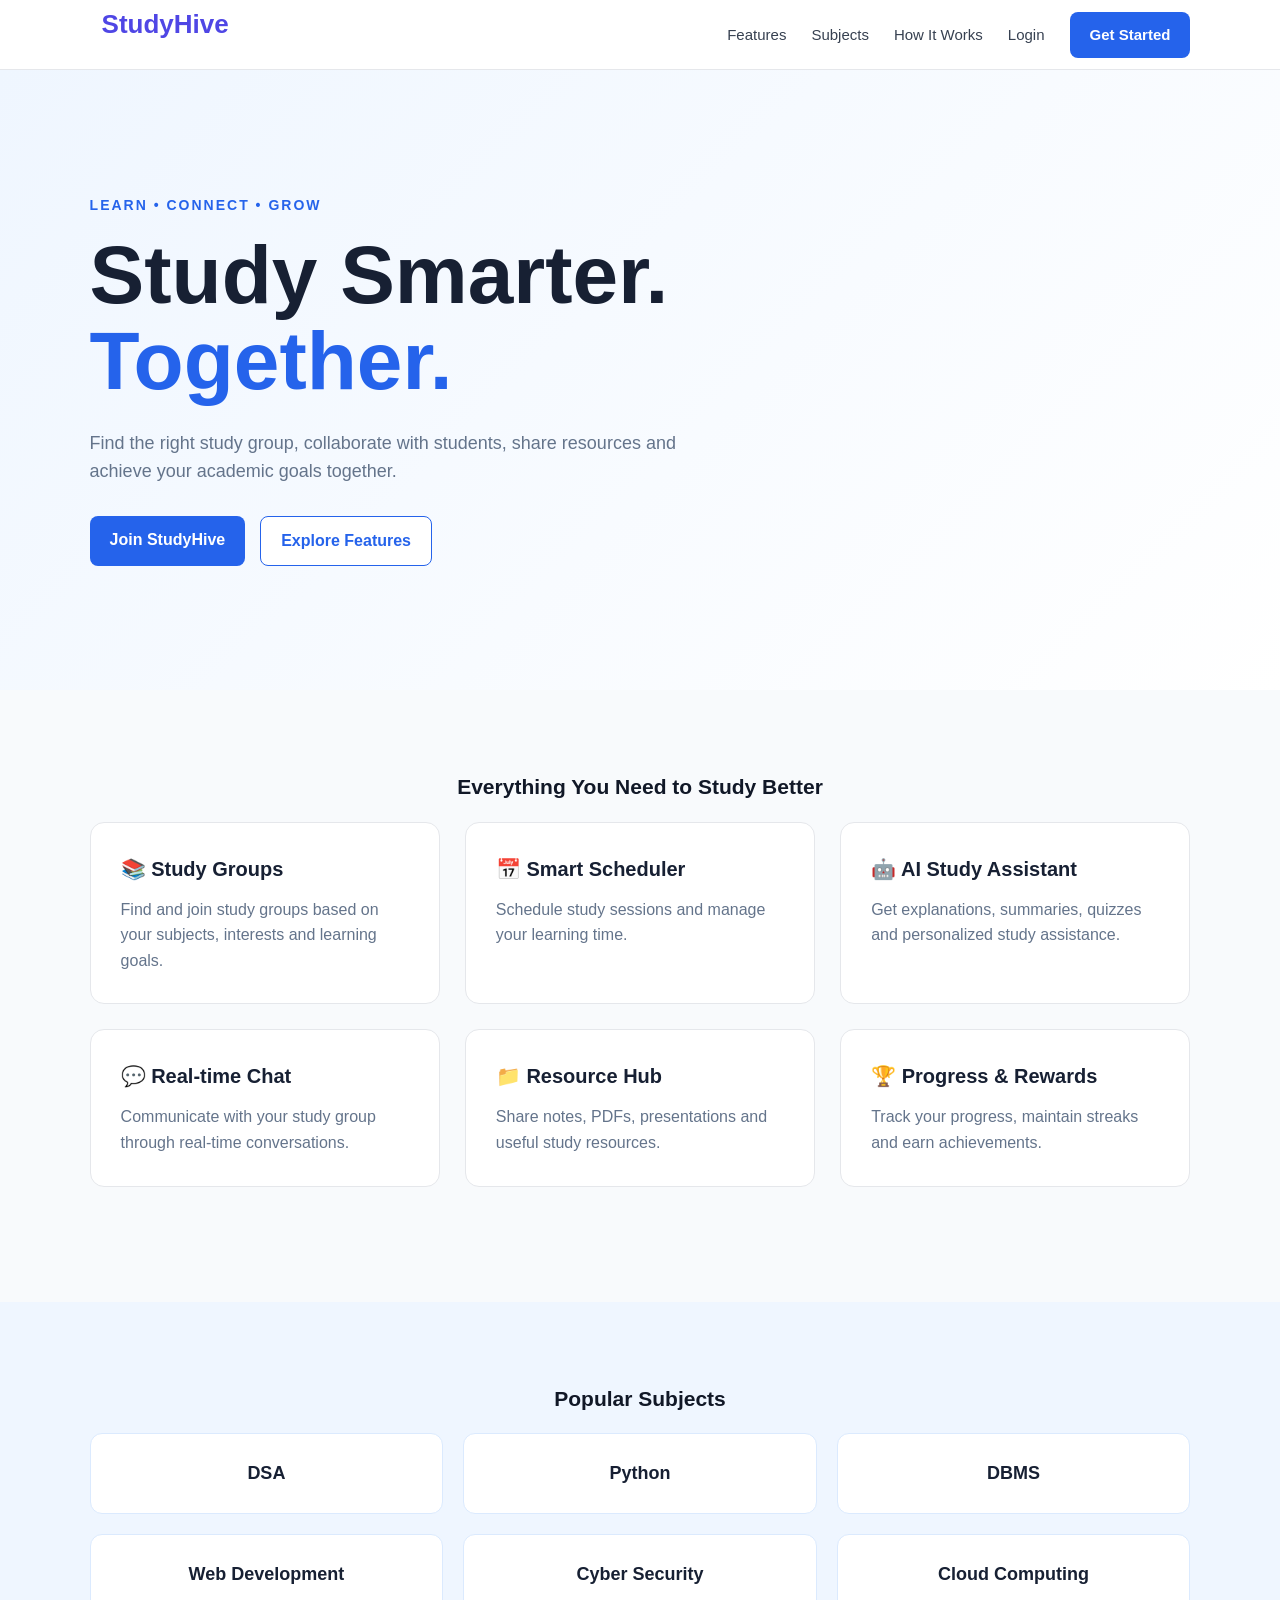
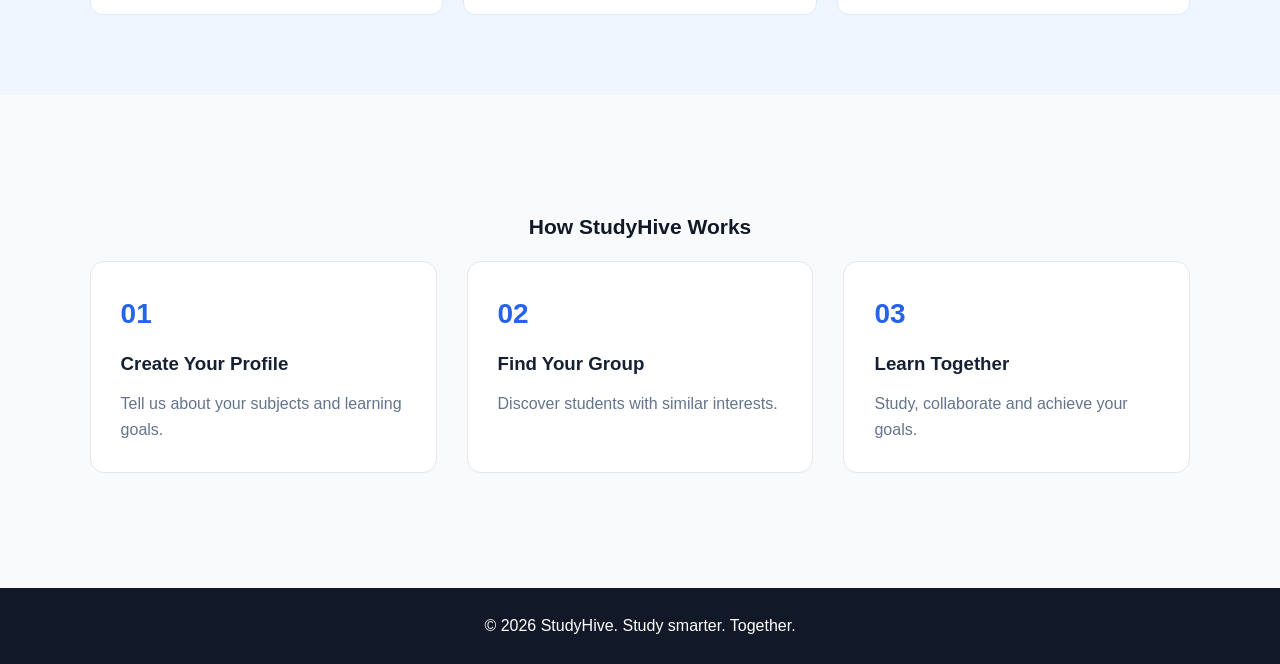
==== index.html @ d2dbdf36 "Add files via upload" ====
<!DOCTYPE html>
<html lang="en">

<head>

    <meta charset="UTF-8">

    <meta name="viewport"
          content="width=device-width, initial-scale=1.0">

    <title>StudyHive - Study Smarter. Together.</title>

    <link rel="stylesheet" href="style.css">

</head>

<body>

    <!-- Navigation -->

    <header>

        <nav class="navbar">

            <div class="logo">
                StudyHive
            </div>

            <div class="nav-links">

                <a href="#features">
                    Features
                </a>

                <a href="#subjects">
                    Subjects
                </a>

                <a href="#how-it-works">
                    How It Works
                </a>

                <a href="login.html">
                    Login
                </a>

                <a href="register.html" class="btn">
                    Get Started
                </a>

            </div>

        </nav>

    </header>


    <main>

        <!-- Hero -->

        <section class="hero">

            <div class="hero-content">

                <p class="tagline">
                    LEARN • CONNECT • GROW
                </p>

                <h1>
                    Study Smarter.<br>
                    <span>Together.</span>
                </h1>

                <p>
                    Find the right study group, collaborate with students,
                    share resources and achieve your academic goals together.
                </p>

                <div class="hero-buttons">

                    <a href="register.html" class="btn">
                        Join StudyHive
                    </a>

                    <a href="#features" class="btn secondary">
                        Explore Features
                    </a>

                </div>

            </div>

        </section>


        <!-- Features -->

        <section id="features" class="section">

            <h2>
                Everything You Need to Study Better
            </h2>

            <div class="features-grid">

                <div class="feature-card">

                    <h3>
                        📚 Study Groups
                    </h3>

                    <p>
                        Find and join study groups based on your subjects,
                        interests and learning goals.
                    </p>

                </div>


                <div class="feature-card">

                    <h3>
                        📅 Smart Scheduler
                    </h3>

                    <p>
                        Schedule study sessions and manage your learning time.
                    </p>

                </div>


                <div class="feature-card">

                    <h3>
                        🤖 AI Study Assistant
                    </h3>

                    <p>
                        Get explanations, summaries, quizzes and personalized
                        study assistance.
                    </p>

                </div>


                <div class="feature-card">

                    <h3>
                        💬 Real-time Chat
                    </h3>

                    <p>
                        Communicate with your study group through real-time
                        conversations.
                    </p>

                </div>


                <div class="feature-card">

                    <h3>
                        📁 Resource Hub
                    </h3>

                    <p>
                        Share notes, PDFs, presentations and useful study
                        resources.
                    </p>

                </div>


                <div class="feature-card">

                    <h3>
                        🏆 Progress & Rewards
                    </h3>

                    <p>
                        Track your progress, maintain streaks and earn
                        achievements.
                    </p>

                </div>

            </div>

        </section>


        <!-- Subjects -->

        <section id="subjects" class="section subjects">

            <h2>
                Popular Subjects
            </h2>

            <div class="subject-grid">

                <div>
                    DSA
                </div>

                <div>
                    Python
                </div>

                <div>
                    DBMS
                </div>

                <div>
                    Web Development
                </div>

                <div>
                    Cyber Security
                </div>

                <div>
                    Cloud Computing
                </div>

            </div>

        </section>


        <!-- How It Works -->

        <section id="how-it-works" class="section">

            <h2>
                How StudyHive Works
            </h2>

            <div class="steps">

                <div>

                    <span>
                        01
                    </span>

                    <h3>
                        Create Your Profile
                    </h3>

                    <p>
                        Tell us about your subjects and learning goals.
                    </p>

                </div>


                <div>

                    <span>
                        02
                    </span>

                    <h3>
                        Find Your Group
                    </h3>

                    <p>
                        Discover students with similar interests.
                    </p>

                </div>


                <div>

                    <span>
                        03
                    </span>

                    <h3>
                        Learn Together
                    </h3>

                    <p>
                        Study, collaborate and achieve your goals.
                    </p>

                </div>

            </div>

        </section>

    </main>


    <!-- Footer -->

    <footer>

        <p>
            © 2026 StudyHive. Study smarter. Together.
        </p>

    </footer>


    <script src="script.js"></script>

</body>

</html>
---- style.css ----
* {
    margin: 0;
    padding: 0;
    box-sizing: border-box;
}

html {
    scroll-behavior: smooth;
}

body {
    font-family: Arial, sans-serif;
    color: #172033;
    background: #f8fafc;
    line-height: 1.6;
}

.navbar {
    height: 70px;
    padding: 0 7%;
    display: flex;
    align-items: center;
    justify-content: space-between;
    background: white;
    border-bottom: 1px solid #e5e7eb;
    position: sticky;
    top: 0;
    z-index: 100;
}

.logo {
    font-size: 25px;
    font-weight: bold;
    color: #2563eb;
}

.nav-links {
    display: flex;
    align-items: center;
    gap: 25px;
}

.nav-links a {
    text-decoration: none;
    color: #374151;
    font-size: 15px;
}

.nav-links a:hover {
    color: #2563eb;
}

.btn {
    display: inline-block;
    background: #2563eb;
    color: white !important;
    padding: 11px 20px;
    border-radius: 8px;
    text-decoration: none;
    font-weight: 600;
}

.btn:hover {
    background: #1d4ed8;
}

.hero {
    min-height: 620px;
    display: flex;
    align-items: center;
    padding: 80px 7%;
    background: linear-gradient(135deg, #eff6ff, #ffffff);
}

.hero-content {
    max-width: 720px;
}

.tagline {
    color: #2563eb;
    font-size: 14px;
    font-weight: bold;
    letter-spacing: 2px;
    margin-bottom: 15px;
}

.hero h1 {
    font-size: clamp(48px, 7vw, 82px);
    line-height: 1.05;
    margin-bottom: 25px;
}

.hero h1 span {
    color: #2563eb;
}

.hero p:not(.tagline) {
    max-width: 620px;
    font-size: 18px;
    color: #64748b;
    margin-bottom: 30px;
}

.hero-buttons {
    display: flex;
    gap: 15px;
    flex-wrap: wrap;
}

.secondary {
    background: white;
    color: #2563eb !important;
    border: 1px solid #2563eb;
}

.section {
    padding: 80px 7%;
}

.section h2 {
    text-align: center;
    font-size: 36px;
    margin-bottom: 45px;
}

.features-grid {
    display: grid;
    grid-template-columns: repeat(3, 1fr);
    gap: 25px;
}

.feature-card {
    background: white;
    padding: 30px;
    border-radius: 14px;
    border: 1px solid #e5e7eb;
    transition: 0.3s;
}

.feature-card:hover {
    transform: translateY(-5px);
    box-shadow: 0 15px 35px rgba(0, 0, 0, 0.08);
}

.feature-card h3 {
    margin-bottom: 12px;
    font-size: 20px;
}

.feature-card p {
    color: #64748b;
}

.subjects {
    background: #eff6ff;
}

.subject-grid {
    display: grid;
    grid-template-columns: repeat(3, 1fr);
    gap: 20px;
}

.subject-grid div {
    background: white;
    padding: 25px;
    border-radius: 12px;
    text-align: center;
    font-size: 18px;
    font-weight: bold;
    border: 1px solid #dbeafe;
}

.steps {
    display: grid;
    grid-template-columns: repeat(3, 1fr);
    gap: 30px;
}

.steps > div {
    background: white;
    padding: 30px;
    border-radius: 14px;
    border: 1px solid #e5e7eb;
}

.steps span {
    color: #2563eb;
    font-size: 28px;
    font-weight: bold;
}

.steps h3 {
    margin: 12px 0;
}

.steps p {
    color: #64748b;
}

footer {
    background: #111827;
    color: white;
    text-align: center;
    padding: 25px;
}

/* Mobile */
@media (max-width: 800px) {

    .navbar {
        padding: 0 5%;
    }

    .nav-links {
        display: none;
    }

    .hero {
        padding: 60px 5%;
    }

    .hero h1 {
        font-size: 52px;
    }

    .section {
        padding: 60px 5%;
    }

    .features-grid,
    .subject-grid,
    .steps {
        grid-template-columns: 1fr;
    }

    .section h2 {
        font-size: 30px;
    }
}
/* Authentication Pages */

.auth-page {
    min-height: 100vh;
    display: flex;
    align-items: center;
    justify-content: center;
    padding: 30px 20px;
    background: linear-gradient(135deg, #eff6ff, #ffffff);
}

.auth-card {
    width: 100%;
    max-width: 440px;
    background: white;
    padding: 40px;
    border-radius: 18px;
    border: 1px solid #e5e7eb;
    box-shadow: 0 20px 50px rgba(0, 0, 0, 0.08);
}

.auth-logo {
    display: block;
    text-align: center;
    color: #2563eb;
    font-size: 28px;
    font-weight: bold;
    text-decoration: none;
    margin-bottom: 25px;
}

.auth-card h1 {
    text-align: center;
    font-size: 30px;
    margin-bottom: 8px;
}

.auth-subtitle {
    text-align: center;
    color: #64748b;
    margin-bottom: 30px;
}

.form-group {
    margin-bottom: 20px;
}

.form-group label {
    display: block;
    font-weight: 600;
    margin-bottom: 7px;
}

.form-group input {
    width: 100%;
    padding: 13px 14px;
    border: 1px solid #d1d5db;
    border-radius: 8px;
    font-size: 15px;
    outline: none;
}

.form-group input:focus {
    border-color: #2563eb;
}

.form-options {
    display: flex;
    justify-content: space-between;
    align-items: center;
    margin-bottom: 25px;
    font-size: 14px;
}

.form-options a {
    color: #2563eb;
    text-decoration: none;
}

.auth-btn {
    width: 100%;
    padding: 13px;
    border: none;
    border-radius: 8px;
    background: #2563eb;
    color: white;
    font-size: 16px;
    font-weight: 600;
    cursor: pointer;
}

.auth-btn:hover {
    background: #1d4ed8;
}

.auth-footer {
    text-align: center;
    margin-top: 25px;
    color: #64748b;
}

.auth-footer a {
    color: #2563eb;
    font-weight: 600;
    text-decoration: none;
}

@media (max-width: 500px) {
    .auth-card {
        padding: 28px 20px;
    }
}
/* ================================
   StudyHive Dashboard
================================ */

.dashboard-page {
    min-height: 100vh;
    display: flex;
    background: #f5f7fb;
}

/* Sidebar */

.sidebar {
    width: 240px;
    min-height: 100vh;
    background: #ffffff;
    border-right: 1px solid #e5e7eb;
    padding: 25px 18px;
    display: flex;
    flex-direction: column;
    position: fixed;
    left: 0;
    top: 0;
}

.logo {
    font-size: 26px;
    font-weight: 700;
    color: #4f46e5;
    padding: 10px 12px 30px;
}

.sidebar nav {
    display: flex;
    flex-direction: column;
    gap: 8px;
}

.sidebar nav a {
    text-decoration: none;
    color: #4b5563;
    padding: 13px 14px;
    border-radius: 10px;
    font-size: 15px;
    transition: 0.2s;
}

.sidebar nav a:hover,
.sidebar nav a.active {
    background: #eef2ff;
    color: #4f46e5;
    font-weight: 600;
}

.logout-btn {
    margin-top: auto;
    border: none;
    background: #fee2e2;
    color: #dc2626;
    padding: 12px;
    border-radius: 10px;
    cursor: pointer;
    font-size: 15px;
}

/* Main Content */

.main-content {
    margin-left: 240px;
    width: calc(100% - 240px);
    padding: 30px;
}

/* Topbar */

.topbar {
    display: flex;
    justify-content: space-between;
    align-items: center;
    margin-bottom: 25px;
}

.topbar h1 {
    margin: 0;
    font-size: 28px;
    color: #111827;
}

.topbar p {
    margin-top: 6px;
    color: #6b7280;
}

.user-info {
    display: flex;
    align-items: center;
    gap: 10px;
    font-weight: 600;
}

.avatar {
    width: 42px;
    height: 42px;
    border-radius: 50%;
    background: #4f46e5;
    color: white;
    display: flex;
    align-items: center;
    justify-content: center;
}

/* Welcome */

.welcome-card {
    background: linear-gradient(135deg, #4f46e5, #6366f1);
    color: white;
    padding: 30px;
    border-radius: 18px;
    display: flex;
    justify-content: space-between;
    align-items: center;
    margin-bottom: 25px;
}

.welcome-card h2 {
    margin: 0 0 8px;
    font-size: 25px;
}

.welcome-card p {
    margin: 0;
    opacity: 0.9;
}

.welcome-icon {
    font-size: 55px;
}

/* Stats */

.stats-grid {
    display: grid;
    grid-template-columns: repeat(4, 1fr);
    gap: 18px;
    margin-bottom: 35px;
}

.stat-card {
    background: white;
    padding: 22px;
    border-radius: 15px;
    border: 1px solid #e5e7eb;
}

.stat-icon {
    font-size: 25px;
}

.stat-card h3 {
    font-size: 25px;
    margin: 12px 0 4px;
    color: #111827;
}

.stat-card p {
    margin: 0;
    color: #6b7280;
}

/* Sections */

.section {
    margin-bottom: 35px;
}

.section h2 {
    font-size: 21px;
    color: #111827;
    margin-bottom: 18px;
}

/* Quick Access */

.quick-grid {
    display: grid;
    grid-template-columns: repeat(3, 1fr);
    gap: 18px;
}

.quick-card {
    background: white;
    padding: 25px;
    border-radius: 15px;
    border: 1px solid #e5e7eb;
}

.quick-card > span {
    font-size: 30px;
}

.quick-card h3 {
    margin: 14px 0 7px;
}

.quick-card p {
    color: #6b7280;
    margin-bottom: 18px;
}

.quick-card button {
    border: none;
    background: #4f46e5;
    color: white;
    padding: 10px 16px;
    border-radius: 8px;
    cursor: pointer;
}

/* Activity */

.activity-card {
    background: white;
    padding: 25px;
    border-radius: 15px;
    border: 1px solid #e5e7eb;
}

.activity-card p {
    margin: 0 0 7px;
    font-weight: 600;
}

.activity-card span {
    color: #6b7280;
}


/* ================================
   Mobile Responsive
================================ */

@media (max-width: 900px) {

    .sidebar {
        width: 200px;
    }

    .main-content {
        margin-left: 200px;
        width: calc(100% - 200px);
    }

    .stats-grid {
        grid-template-columns: repeat(2, 1fr);
    }

    .quick-grid {
        grid-template-columns: 1fr;
    }
}


@media (max-width: 600px) {

    .dashboard-page {
        display: block;
    }

    .sidebar {
        position: relative;
        width: 100%;
        min-height: auto;
        border-right: none;
        border-bottom: 1px solid #e5e7eb;
    }

    .sidebar nav {
        flex-direction: row;
        overflow-x: auto;
    }

    .sidebar nav a {
        white-space: nowrap;
    }

    .logout-btn {
        margin-top: 15px;
    }

    .main-content {
        margin-left: 0;
        width: 100%;
        padding: 20px;
    }

    .topbar {
        align-items: flex-start;
    }

    .topbar h1 {
        font-size: 23px;
    }

    .user-info span {
        display: none;
    }

    .welcome-card {
        padding: 22px;
    }

    .welcome-icon {
        font-size: 40px;
    }

    .stats-grid {
        grid-template-columns: 1fr 1fr;
        gap: 12px;
    }

    .stat-card {
        padding: 16px;
    }

}
/* ================================
   StudyHive Courses
================================ */

.course-search {
    margin-bottom: 25px;
}

.course-search input {
    width: 100%;
    max-width: 500px;
    padding: 14px 16px;
    border: 1px solid #d1d5db;
    border-radius: 10px;
    outline: none;
    font-size: 15px;
    box-sizing: border-box;
}

.course-search input:focus {
    border-color: #4f46e5;
}

.course-grid {
    display: grid;
    grid-template-columns: repeat(3, 1fr);
    gap: 20px;
}

.course-card {
    background: white;
    border: 1px solid #e5e7eb;
    border-radius: 16px;
    overflow: hidden;
    transition: 0.2s;
}

.course-card:hover {
    transform: translateY(-4px);
}

.course-image {
    height: 130px;
    background: #eef2ff;
    display: flex;
    align-items: center;
    justify-content: center;
    font-size: 55px;
}

.course-content {
    padding: 20px;
}

.course-tag {
    display: inline-block;
    background: #eef2ff;
    color: #4f46e5;
    padding: 5px 9px;
    border-radius: 6px;
    font-size: 12px;
    font-weight: 600;
}

.course-content h2 {
    font-size: 19px;
    margin: 12px 0 8px;
    color: #111827;
}

.course-content p {
    color: #6b7280;
    line-height: 1.5;
    min-height: 48px;
}

.course-info {
    display: flex;
    justify-content: space-between;
    margin: 18px 0;
    color: #6b7280;
    font-size: 13px;
}

.course-content button {
    width: 100%;
    border: none;
    background: #4f46e5;
    color: white;
    padding: 11px;
    border-radius: 8px;
    cursor: pointer;
    font-size: 14px;
}

.course-content button:hover {
    background: #4338ca;
}


/* Courses - Tablet */

@media (max-width: 1000px) {

    .course-grid {
        grid-template-columns: repeat(2, 1fr);
    }

}


/* Courses - Mobile */

@media (max-width: 600px) {

    .course-grid {
        grid-template-columns: 1fr;
    }

    .course-search input {
        max-width: 100%;
    }

}
/* ================================
   StudyHive Notes
================================ */

.note-editor {
    background: white;
    padding: 25px;
    border: 1px solid #e5e7eb;
    border-radius: 16px;
    margin-bottom: 25px;
}

.note-editor h2 {
    margin-top: 0;
    margin-bottom: 18px;
    color: #111827;
}

.note-editor input,
.note-editor textarea {
    width: 100%;
    box-sizing: border-box;
    padding: 13px 15px;
    border: 1px solid #d1d5db;
    border-radius: 9px;
    margin-bottom: 14px;
    font-size: 15px;
    outline: none;
    font-family: inherit;
}

.note-editor textarea {
    min-height: 130px;
    resize: vertical;
}

.note-editor input:focus,
.note-editor textarea:focus {
    border-color: #4f46e5;
}

.note-editor button {
    border: none;
    background: #4f46e5;
    color: white;
    padding: 11px 18px;
    border-radius: 8px;
    cursor: pointer;
    font-size: 14px;
}

.note-editor button:hover {
    background: #4338ca;
}

.note-search {
    margin-bottom: 25px;
}

.note-search input {
    width: 100%;
    max-width: 500px;
    box-sizing: border-box;
    padding: 13px 15px;
    border: 1px solid #d1d5db;
    border-radius: 9px;
    outline: none;
    font-size: 15px;
}

.note-search input:focus {
    border-color: #4f46e5;
}

.notes-heading {
    font-size: 21px;
    margin-bottom: 18px;
}

.notes-grid {
    display: grid;
    grid-template-columns: repeat(3, 1fr);
    gap: 18px;
}

.note-card {
    background: white;
    border: 1px solid #e5e7eb;
    border-radius: 15px;
    padding: 20px;
    position: relative;
}

.note-card h3 {
    margin: 0 0 10px;
    color: #111827;
}

.note-card p {
    color: #6b7280;
    line-height: 1.6;
    white-space: pre-wrap;
    word-break: break-word;
    margin-bottom: 20px;
}

.delete-note {
    border: none;
    background: #fee2e2;
    color: #dc2626;
    padding: 8px 12px;
    border-radius: 7px;
    cursor: pointer;
}

.empty-notes {
    background: white;
    border: 1px solid #e5e7eb;
    border-radius: 15px;
    padding: 40px;
    text-align: center;
    grid-column: 1 / -1;
}

.empty-notes div {
    font-size: 40px;
}

.empty-notes h3 {
    margin: 10px 0 5px;
}

.empty-notes p {
    color: #6b7280;
}


/* Notes - Tablet */

@media (max-width: 1000px) {

    .notes-grid {
        grid-template-columns: repeat(2, 1fr);
    }

}


/* Notes - Mobile */

@media (max-width: 600px) {

    .notes-grid {
        grid-template-columns: 1fr;
    }

    .note-search input {
        max-width: 100%;
    }

}
/* ================================
   StudyHive Quiz
================================ */

.quiz-container {
    max-width: 850px;
    background: white;
    border: 1px solid #e5e7eb;
    border-radius: 18px;
    padding: 30px;
    margin: 20px auto;
}

.quiz-header {
    display: flex;
    justify-content: space-between;
    color: #6b7280;
    font-weight: 600;
    margin-bottom: 15px;
}

.progress-bar {
    width: 100%;
    height: 8px;
    background: #e5e7eb;
    border-radius: 10px;
    overflow: hidden;
}

.progress-fill {
    width: 20%;
    height: 100%;
    background: #4f46e5;
    border-radius: 10px;
    transition: width 0.3s ease;
}

.question-area {
    padding: 35px 0 25px;
}

.question-area h2 {
    color: #111827;
    font-size: 24px;
    line-height: 1.4;
    margin-bottom: 25px;
}

#options {
    display: grid;
    gap: 12px;
}

.quiz-option {
    width: 100%;
    text-align: left;
    padding: 15px 18px;
    background: white;
    border: 1px solid #d1d5db;
    border-radius: 10px;
    cursor: pointer;
    font-size: 15px;
    transition: 0.2s;
}

.quiz-option:hover:not(:disabled) {
    border-color: #4f46e5;
    background: #eef2ff;
}

.quiz-option:disabled {
    cursor: default;
}

.quiz-option.correct {
    background: #dcfce7;
    border-color: #22c55e;
    color: #166534;
}

.quiz-option.wrong {
    background: #fee2e2;
    border-color: #ef4444;
    color: #991b1b;
}

.next-btn {
    margin-top: 20px;
    border: none;
    background: #4f46e5;
    color: white;
    padding: 12px 22px;
    border-radius: 9px;
    cursor: pointer;
    font-size: 15px;
}

.next-btn:hover {
    background: #4338ca;
}

.quiz-result {
    max-width: 600px;
    background: white;
    border: 1px solid #e5e7eb;
    border-radius: 18px;
    padding: 45px 30px;
    margin: 40px auto;
    text-align: center;
}

.result-icon {
    font-size: 55px;
}

.quiz-result h2 {
    color: #111827;
    margin: 15px 0 8px;
}

.quiz-result p {
    color: #6b7280;
    font-size: 17px;
    margin-bottom: 25px;
}

.quiz-result button {
    border: none;
    background: #4f46e5;
    color: white;
    padding: 12px 22px;
    border-radius: 9px;
    cursor: pointer;
}


/* Quiz - Mobile */

@media (max-width: 600px) {

    .quiz-container {
        padding: 20px;
        margin: 10px 0;
    }

    .question-area {
        padding: 25px 0 20px;
    }

    .question-area h2 {
        font-size: 20px;
    }

    .quiz-option {
        padding: 13px;
    }

}
/* ================================
   StudyHive Progress
================================ */

.progress-grid {
    display: grid;
    grid-template-columns: repeat(3, 1fr);
    gap: 20px;
    margin-bottom: 35px;
}

.progress-card {
    background: white;
    border: 1px solid #e5e7eb;
    border-radius: 16px;
    padding: 25px;
}

.progress-icon {
    font-size: 32px;
}

.progress-card h2 {
    font-size: 28px;
    margin: 15px 0 5px;
    color: #111827;
}

.progress-card p {
    margin: 0;
    color: #6b7280;
}

.progress-section {
    margin-bottom: 35px;
}

.progress-section > h2 {
    font-size: 21px;
    color: #111827;
    margin-bottom: 18px;
}

.progress-box {
    background: white;
    border: 1px solid #e5e7eb;
    border-radius: 16px;
    padding: 25px;
}

.progress-title {
    display: flex;
    justify-content: space-between;
    margin-bottom: 12px;
    color: #374151;
}

.progress-title strong {
    color: #4f46e5;
}

.large-progress-bar {
    width: 100%;
    height: 12px;
    background: #e5e7eb;
    border-radius: 10px;
    overflow: hidden;
}

.large-progress-fill {
    width: 0%;
    height: 100%;
    background: #4f46e5;
    border-radius: 10px;
}

.progress-box p {
    color: #6b7280;
    margin-bottom: 0;
}

.activity-card {
    background: white;
    border: 1px solid #e5e7eb;
    border-radius: 16px;
    padding: 10px 25px;
}

.activity-item {
    display: flex;
    align-items: center;
    gap: 15px;
    padding: 18px 0;
    border-bottom: 1px solid #f3f4f6;
}

.activity-item:last-child {
    border-bottom: none;
}

.activity-item > span {
    font-size: 28px;
}

.activity-item strong {
    color: #111827;
}

.activity-item p {
    margin: 5px 0 0;
    color: #6b7280;
}


/* Progress - Mobile */

@media (max-width: 700px) {

    .progress-grid {
        grid-template-columns: 1fr;
        gap: 12px;
    }

    .progress-card {
        padding: 20px;
    }

    .progress-box {
        padding: 20px;
    }

    .activity-card {
        padding: 10px 18px;
    }

}
/* ================================
   StudyHive Profile
================================ */

.profile-card {
    max-width: 700px;
    background: white;
    border: 1px solid #e5e7eb;
    border-radius: 18px;
    padding: 35px;
    text-align: center;
    margin-bottom: 30px;
}

.profile-avatar {
    width: 90px;
    height: 90px;
    margin: 0 auto 15px;
    border-radius: 50%;
    background: #4f46e5;
    color: white;
    display: flex;
    align-items: center;
    justify-content: center;
    font-size: 36px;
    font-weight: 700;
}

.profile-card h2 {
    margin: 5px 0;
    color: #111827;
}

.profile-card p {
    margin: 5px 0;
    color: #6b7280;
}

.profile-section {
    max-width: 700px;
    margin-bottom: 30px;
}

.profile-section > h2 {
    font-size: 21px;
    color: #111827;
    margin-bottom: 15px;
}

.profile-info {
    background: white;
    border: 1px solid #e5e7eb;
    border-radius: 16px;
    padding: 5px 25px;
}

.info-row {
    display: flex;
    justify-content: space-between;
    align-items: center;
    padding: 18px 0;
    border-bottom: 1px solid #f3f4f6;
    gap: 20px;
}

.info-row:last-child {
    border-bottom: none;
}

.info-row span {
    color: #6b7280;
}

.info-row strong {
    color: #111827;
    text-align: right;
}

.info-row .status {
    color: #16a34a;
}

.profile-actions {
    background: white;
    border: 1px solid #e5e7eb;
    border-radius: 16px;
    padding: 20px;
}

.profile-actions button {
    border: none;
    background: #fee2e2;
    color: #dc2626;
    padding: 11px 20px;
    border-radius: 8px;
    cursor: pointer;
    font-size: 14px;
}

.profile-actions button:hover {
    background: #fecaca;
}


/* Profile - Mobile */

@media (max-width: 600px) {

    .profile-card {
        padding: 25px 20px;
    }

    .profile-info {
        padding: 5px 18px;
    }

    .info-row {
        flex-direction: column;
        align-items: flex-start;
        gap: 6px;
    }

    .info-row strong {
        text-align: left;
        word-break: break-word;
    }

}
/* =========================
   COURSE LEARNING PAGE
========================= */

.course-learning-header {
    display: flex;
    align-items: center;
    gap: 24px;
    background: white;
    padding: 28px;
    border-radius: 16px;
    margin-bottom: 24px;
    box-shadow: 0 4px 15px rgba(0, 0, 0, 0.05);
}

.course-learning-icon {
    width: 80px;
    height: 80px;
    display: flex;
    align-items: center;
    justify-content: center;
    background: #eef2ff;
    border-radius: 18px;
    font-size: 40px;
    flex-shrink: 0;
}

.course-tag {
    display: inline-block;
    background: #eef2ff;
    color: #4f46e5;
    padding: 6px 12px;
    border-radius: 20px;
    font-size: 13px;
    font-weight: 600;
    margin-bottom: 8px;
}

.course-learning-header h2 {
    margin: 0 0 8px;
    font-size: 28px;
}

.course-learning-header p {
    margin: 0;
    color: #64748b;
}

/* Course Progress */

.course-progress-box {
    background: white;
    padding: 24px;
    border-radius: 16px;
    margin-bottom: 24px;
    box-shadow: 0 4px 15px rgba(0, 0, 0, 0.05);
}

.course-progress-title {
    display: flex;
    justify-content: space-between;
    align-items: center;
    margin-bottom: 12px;
}

.course-progress-title span {
    color: #4f46e5;
    font-weight: 700;
}

.large-progress-bar {
    width: 100%;
    height: 12px;
    background: #e2e8f0;
    border-radius: 20px;
    overflow: hidden;
}

.large-progress-fill {
    height: 100%;
    width: 0%;
    background: #4f46e5;
    border-radius: 20px;
    transition: width 0.3s ease;
}

/* Topics */

.course-topics {
    background: white;
    padding: 24px;
    border-radius: 16px;
    margin-bottom: 24px;
    box-shadow: 0 4px 15px rgba(0, 0, 0, 0.05);
}

.course-topics h2 {
    margin-top: 0;
    margin-bottom: 18px;
}

.course-topic {
    display: flex;
    align-items: center;
    gap: 14px;
    padding: 16px;
    margin-bottom: 10px;
    background: #f8fafc;
    border: 1px solid #e2e8f0;
    border-radius: 10px;
    transition: 0.2s;
}

.course-topic:hover {
    border-color: #4f46e5;
}

.course-topic input {
    width: 18px;
    height: 18px;
    cursor: pointer;
}

.course-topic span {
    font-size: 15px;
    color: #334155;
}

.topic-completed {
    text-decoration: line-through;
    color: #64748b !important;
}

/* Completion */

.course-completion {
    background: white;
    padding: 24px;
    border-radius: 16px;
    margin-bottom: 20px;
    box-shadow: 0 4px 15px rgba(0, 0, 0, 0.05);
}

.course-completion h2 {
    margin-top: 0;
}

.course-completion p {
    color: #64748b;
    margin-bottom: 18px;
}

.course-completion button {
    border: none;
    background: #4f46e5;
    color: white;
    padding: 12px 20px;
    border-radius: 8px;
    font-size: 14px;
    font-weight: 600;
    cursor: pointer;
    transition: 0.2s;
}

.course-completion button:hover {
    opacity: 0.9;
}

.course-completion button.course-completed {
    background: #16a34a;
}

.back-courses {
    display: inline-block;
    margin-bottom: 30px;
    color: #4f46e5;
    text-decoration: none;
    font-weight: 600;
}

.back-courses:hover {
    text-decoration: underline;
}

/* Mobile */

@media (max-width: 768px) {

    .course-learning-header {
        flex-direction: column;
        align-items: flex-start;
        padding: 20px;
    }

    .course-learning-icon {
        width: 65px;
        height: 65px;
        font-size: 32px;
    }

    .course-learning-header h2 {
        font-size: 23px;
    }

    .course-progress-box,
    .course-topics,
    .course-completion {
        padding: 18px;
    }

    .course-topic {
        padding: 14px;
    }

}
css
/* =========================
   PROFILE EDIT FORM
========================= */

.profile-edit-form {
    display: flex;
    flex-direction: column;
    gap: 10px;
    max-width: 600px;
}

.profile-edit-form label {
    font-weight: 600;
    margin-top: 8px;
}

.profile-edit-form input {
    padding: 12px 14px;
    border: 1px solid #d1d5db;
    border-radius: 8px;
    font-size: 15px;
    outline: none;
}

.profile-edit-form input:focus {
    border-color: #4f46e5;
}

.profile-edit-form button {
    width: fit-content;
    padding: 11px 20px;
    margin-top: 10px;
    border: none;
    border-radius: 8px;
    background: #4f46e5;
    color: white;
    font-size: 15px;
    cursor: pointer;
}

.profile-edit-form button:hover {
    opacity: 0.9;
}

#profileMessage,
#passwordMessage {
    margin-top: 5px;
    color: #16a34a;
    font-weight: 600;
}
/* =========================
   SMART SCHEDULER
========================= */

.scheduler-form {
    background: white;
    padding: 25px;
    border-radius: 12px;
    margin-bottom: 30px;
    box-shadow: 0 4px 15px rgba(0, 0, 0, 0.06);
}

.scheduler-form h2 {
    margin-bottom: 20px;
}

.scheduler-form-grid {
    display: grid;
    grid-template-columns:
        repeat(2, minmax(0, 1fr));
    gap: 18px;
}

.scheduler-form-grid label {
    display: block;
    font-weight: 600;
    margin-bottom: 7px;
}

.scheduler-form-grid input,
.scheduler-form-grid select {
    width: 100%;
    padding: 12px 14px;
    border: 1px solid #d1d5db;
    border-radius: 8px;
    font-size: 15px;
    outline: none;
    background: white;
}

.scheduler-form-grid input:focus,
.scheduler-form-grid select:focus {
    border-color: #4f46e5;
}

.add-task-btn {
    margin-top: 20px;
    padding: 12px 20px;
    border: none;
    border-radius: 8px;
    background: #4f46e5;
    color: white;
    font-size: 15px;
    font-weight: 600;
    cursor: pointer;
}

.add-task-btn:hover {
    opacity: 0.9;
}

.scheduler-section {
    margin-bottom: 30px;
}

.scheduler-title {
    margin-bottom: 18px;
}

.scheduler-title p {
    color: #6b7280;
    margin-top: 5px;
}

.tasks-list {
    display: flex;
    flex-direction: column;
    gap: 15px;
}

.task-card {
    background: white;
    padding: 20px;
    border-radius: 12px;
    display: flex;
    align-items: center;
    justify-content: space-between;
    gap: 20px;
    box-shadow: 0 4px 15px rgba(0, 0, 0, 0.06);
}

.task-main {
    display: flex;
    align-items: flex-start;
    gap: 15px;
}

.task-check button {
    width: 34px;
    height: 34px;
    border: 2px solid #4f46e5;
    background: white;
    color: #4f46e5;
    border-radius: 50%;
    cursor: pointer;
    font-size: 18px;
    font-weight: bold;
}

.task-details h3 {
    margin-bottom: 6px;
}

.task-details p {
    color: #6b7280;
    margin-bottom: 7px;
}

.task-date {
    color: #6b7280;
    font-size: 14px;
}

.task-completed .task-details h3 {
    text-decoration: line-through;
    opacity: 0.6;
}

.task-completed .task-details p,
.task-completed .task-date {
    opacity: 0.6;
}

.delete-task-btn {
    border: none;
    background: #fee2e2;
    color: #dc2626;
    padding: 9px 14px;
    border-radius: 7px;
    cursor: pointer;
    font-weight: 600;
}

.delete-task-btn:hover {
    background: #fecaca;
}

.no-tasks {
    background: white;
    padding: 40px;
    text-align: center;
    border-radius: 12px;
}

.no-tasks p {
    color: #6b7280;
    margin-top: 6px;
}


/* =========================
   SCHEDULER MOBILE
========================= */

@media (max-width: 700px) {

    .scheduler-form-grid {
        grid-template-columns: 1fr;
    }

    .task-card {
        flex-direction: column;
        align-items: stretch;
    }

    .delete-task-btn {
        width: 100%;
    }

}
/* =========================
   AI ASSISTANT
========================= */

.ai-header {
    margin-bottom: 25px;
}

.ai-header h2 {
    margin-bottom: 6px;
}

.ai-header p {
    color: #6b7280;
}

/* Quick Questions */

.ai-quick-questions {
    background: white;
    padding: 20px;
    border-radius: 12px;
    margin-bottom: 20px;
    box-shadow: 0 4px 15px rgba(0, 0, 0, 0.06);
}

.ai-quick-questions h3 {
    margin-bottom: 15px;
}

.quick-question-list {
    display: flex;
    flex-wrap: wrap;
    gap: 10px;
}

.quick-question-btn {
    padding: 10px 15px;
    border: 1px solid #d1d5db;
    background: #f9fafb;
    border-radius: 8px;
    cursor: pointer;
    font-size: 14px;
    color: #374151;
    transition: 0.2s;
}

.quick-question-btn:hover {
    background: #eef2ff;
    border-color: #4f46e5;
    color: #4f46e5;
}

/* Chat Box */

.ai-chat-container {
    background: white;
    border-radius: 12px;
    box-shadow: 0 4px 15px rgba(0, 0, 0, 0.06);
    overflow: hidden;
}

.ai-chat-box {
    height: 420px;
    padding: 20px;
    overflow-y: auto;
    background: #f9fafb;
}

/* Messages */

.ai-message {
    display: flex;
    margin-bottom: 18px;
}

.ai-message.user {
    justify-content: flex-end;
}

.ai-message-content {
    max-width: 75%;
    padding: 12px 16px;
    border-radius: 12px;
    line-height: 1.5;
    font-size: 15px;
}

.ai-message.ai .ai-message-content {
    background: white;
    border: 1px solid #e5e7eb;
    color: #374151;
}

.ai-message.user .ai-message-content {
    background: #4f46e5;
    color: white;
}

/* Input Area */

.ai-input-area {
    display: flex;
    gap: 10px;
    padding: 15px;
    border-top: 1px solid #e5e7eb;
    background: white;
}

.ai-input-area input {
    flex: 1;
    padding: 13px 15px;
    border: 1px solid #d1d5db;
    border-radius: 8px;
    outline: none;
    font-size: 15px;
}

.ai-input-area input:focus {
    border-color: #4f46e5;
}

.ai-input-area button {
    padding: 12px 22px;
    border: none;
    border-radius: 8px;
    background: #4f46e5;
    color: white;
    font-size: 15px;
    font-weight: 600;
    cursor: pointer;
}

.ai-input-area button:hover {
    opacity: 0.9;
}

/* AI Typing / Loading */

.ai-loading {
    color: #6b7280;
    font-style: italic;
}

/* Mobile */

@media (max-width: 700px) {

    .ai-chat-box {
        height: 400px;
        padding: 15px;
    }

    .ai-message-content {
        max-width: 90%;
    }

    .quick-question-list {
        flex-direction: column;
    }

    .quick-question-btn {
        width: 100%;
        text-align: left;
    }

    .ai-input-area {
        flex-direction: column;
    }

    .ai-input-area button {
        width: 100%;
    }
}
/* =========================
   PROFESSIONAL AI ASSISTANT
========================= */

.ai-header {
    background: linear-gradient(135deg, #4f46e5, #6366f1);
    color: white;
    padding: 30px;
    border-radius: 16px;
    margin-bottom: 25px;
    box-shadow: 0 8px 25px rgba(79, 70, 229, 0.18);
}

.ai-header h2 {
    font-size: 28px;
    margin-bottom: 8px;
}

.ai-header p {
    color: #e0e7ff;
    font-size: 15px;
}

/* Quick Questions */

.ai-quick-questions {
    background: white;
    padding: 22px;
    border-radius: 14px;
    margin-bottom: 20px;
    border: 1px solid #e5e7eb;
    box-shadow: 0 4px 16px rgba(0, 0, 0, 0.05);
}

.ai-quick-questions h3 {
    font-size: 18px;
    margin-bottom: 15px;
}

.quick-question-list {
    display: flex;
    flex-wrap: wrap;
    gap: 10px;
}

.quick-question-btn {
    border: 1px solid #dbeafe;
    background: #f8fafc;
    color: #374151;
    padding: 11px 15px;
    border-radius: 10px;
    cursor: pointer;
    font-size: 14px;
    transition: all 0.2s ease;
}

.quick-question-btn:hover {
    background: #eef2ff;
    border-color: #6366f1;
    color: #4f46e5;
    transform: translateY(-2px);
}

/* Chat Container */

.ai-chat-container {
    background: white;
    border-radius: 16px;
    overflow: hidden;
    border: 1px solid #e5e7eb;
    box-shadow: 0 6px 22px rgba(0, 0, 0, 0.07);
}

.ai-chat-box {
    height: 450px;
    padding: 25px;
    overflow-y: auto;
    background: #f8fafc;
}

/* Scrollbar */

.ai-chat-box::-webkit-scrollbar {
    width: 7px;
}

.ai-chat-box::-webkit-scrollbar-track {
    background: #f1f5f9;
}

.ai-chat-box::-webkit-scrollbar-thumb {
    background: #c7d2fe;
    border-radius: 10px;
}

/* Messages */

.ai-message {
    display: flex;
    margin-bottom: 20px;
    gap: 10px;
    align-items: flex-start;
}

.ai-message.user {
    justify-content: flex-end;
}

.ai-message-content {
    max-width: 72%;
    padding: 13px 17px;
    border-radius: 14px;
    font-size: 15px;
    line-height: 1.6;
}

/* AI Message */

.ai-message.ai .ai-message-content {
    background: white;
    color: #374151;
    border: 1px solid #e5e7eb;
    border-top-left-radius: 4px;
    box-shadow: 0 2px 7px rgba(0, 0, 0, 0.04);
}

/* User Message */

.ai-message.user .ai-message-content {
    background: #4f46e5;
    color: white;
    border-top-right-radius: 4px;
    box-shadow: 0 3px 10px rgba(79, 70, 229, 0.2);
}

/* AI Label */

.ai-message.ai::before {
    content: "🤖";
    width: 34px;
    height: 34px;
    min-width: 34px;
    display: flex;
    align-items: center;
    justify-content: center;
    background: #eef2ff;
    border-radius: 50%;
    font-size: 17px;
}

/* User Label */

.ai-message.user::after {
    content: "👤";
    width: 34px;
    height: 34px;
    min-width: 34px;
    display: flex;
    align-items: center;
    justify-content: center;
    background: #e5e7eb;
    border-radius: 50%;
    font-size: 16px;
}

/* Input Area */

.ai-input-area {
    display: flex;
    gap: 12px;
    padding: 17px;
    background: white;
    border-top: 1px solid #e5e7eb;
}

.ai-input-area input {
    flex: 1;
    height: 48px;
    padding: 0 16px;
    border: 1px solid #d1d5db;
    border-radius: 10px;
    outline: none;
    font-size: 15px;
    transition: 0.2s;
}

.ai-input-area input:focus {
    border-color: #4f46e5;
    box-shadow: 0 0 0 3px rgba(79, 70, 229, 0.1);
}

.ai-input-area button {
    height: 48px;
    padding: 0 24px;
    border: none;
    border-radius: 10px;
    background: #4f46e5;
    color: white;
    font-size: 15px;
    font-weight: 600;
    cursor: pointer;
    transition: 0.2s;
}

.ai-input-area button:hover {
    background: #4338ca;
    transform: translateY(-1px);
}

/* Loading */

.ai-loading {
    color: #6b7280;
    font-style: italic;
}

/* Mobile */

@media (max-width: 700px) {

    .ai-header {
        padding: 22px;
    }

    .ai-header h2 {
        font-size: 23px;
    }

    .ai-quick-questions {
        padding: 17px;
    }

    .quick-question-list {
        flex-direction: column;
    }

    .quick-question-btn {
        width: 100%;
        text-align: left;
    }

    .ai-chat-box {
        height: 420px;
        padding: 15px;
    }

    .ai-message-content {
        max-width: 80%;
    }

    .ai-input-area {
        flex-direction: column;
    }

    .ai-input-area input,
    .ai-input-area button {
        width: 100%;
    }
}
/* =========================
   PROFESSIONAL DASHBOARD
========================= */

.dashboard-welcome {
    background: linear-gradient(135deg, #4f46e5, #6366f1);
    color: white;
    padding: 32px;
    border-radius: 16px;
    margin-bottom: 25px;
    box-shadow: 0 8px 25px rgba(79, 70, 229, 0.18);
}

.dashboard-welcome h1 {
    font-size: 28px;
    margin-bottom: 8px;
}

.dashboard-welcome p {
    color: #e0e7ff;
    font-size: 15px;
}

/* Stats */

.stats-grid {
    display: grid;
    grid-template-columns: repeat(4, 1fr);
    gap: 18px;
    margin-bottom: 30px;
}

.stat-card {
    background: white;
    padding: 22px;
    border-radius: 14px;
    border: 1px solid #e5e7eb;
    box-shadow: 0 4px 15px rgba(0, 0, 0, 0.05);
    transition: 0.2s;
}

.stat-card:hover {
    transform: translateY(-3px);
    box-shadow: 0 8px 22px rgba(0, 0, 0, 0.08);
}

.stat-card h3 {
    color: #6b7280;
    font-size: 14px;
    margin-bottom: 8px;
}

.stat-card .stat-number {
    font-size: 28px;
    font-weight: 700;
    color: #111827;
}

/* Quick Access */

.quick-access {
    margin-bottom: 30px;
}

.quick-access h2 {
    margin-bottom: 18px;
}

.quick-access-grid {
    display: grid;
    grid-template-columns: repeat(4, 1fr);
    gap: 18px;
}

.quick-access-card {
    background: white;
    padding: 22px;
    border-radius: 14px;
    border: 1px solid #e5e7eb;
    text-decoration: none;
    color: #111827;
    transition: 0.2s;
}

.quick-access-card:hover {
    border-color: #6366f1;
    transform: translateY(-3px);
    box-shadow: 0 8px 20px rgba(0, 0, 0, 0.07);
}

.quick-access-card .icon {
    font-size: 28px;
    margin-bottom: 12px;
}

.quick-access-card h3 {
    font-size: 17px;
    margin-bottom: 6px;
}

.quick-access-card p {
    color: #6b7280;
    font-size: 14px;
    line-height: 1.5;
}

/* Recent Activity */

.recent-activity {
    background: white;
    padding: 25px;
    border-radius: 14px;
    border: 1px solid #e5e7eb;
    box-shadow: 0 4px 15px rgba(0, 0, 0, 0.05);
}

.recent-activity h2 {
    margin-bottom: 18px;
}

.activity-item {
    display: flex;
    align-items: center;
    gap: 14px;
    padding: 14px 0;
    border-bottom: 1px solid #f1f5f9;
}

.activity-item:last-child {
    border-bottom: none;
}

.activity-icon {
    width: 40px;
    height: 40px;
    display: flex;
    align-items: center;
    justify-content: center;
    background: #eef2ff;
    border-radius: 10px;
    font-size: 18px;
}

.activity-item p {
    color: #374151;
    font-size: 14px;
}

/* Mobile */

@media (max-width: 900px) {
    .stats-grid {
        grid-template-columns: repeat(2, 1fr);
    }

    .quick-access-grid {
        grid-template-columns: repeat(2, 1fr);
    }
}

@media (max-width: 600px) {
    .dashboard-welcome {
        padding: 24px;
    }

    .dashboard-welcome h1 {
        font-size: 23px;
    }

    .stats-grid,
    .quick-access-grid {
        grid-template-columns: 1fr;
    }

    .stat-card,
    .quick-access-card {
        padding: 18px;
    }
}
/* =========================
   PROFESSIONAL COURSES
========================= */

.courses-header {
    margin-bottom: 25px;
}

.courses-header h2 {
    font-size: 28px;
    margin-bottom: 6px;
}

.courses-header p {
    color: #6b7280;
}

/* Search */

.course-search {
    margin-bottom: 25px;
}

.course-search input {
    width: 100%;
    max-width: 650px;
    padding: 14px 17px;
    border: 1px solid #d1d5db;
    border-radius: 10px;
    outline: none;
    font-size: 15px;
    transition: 0.2s;
}

.course-search input:focus {
    border-color: #4f46e5;
    box-shadow: 0 0 0 3px rgba(79, 70, 229, 0.1);
}

/* Course Grid */

.courses-grid {
    display: grid;
    grid-template-columns:
        repeat(3, minmax(0, 1fr));
    gap: 22px;
}

/* Course Card */

.course-card {
    background: white;
    border: 1px solid #e5e7eb;
    border-radius: 15px;
    padding: 24px;
    box-shadow: 0 4px 15px rgba(0, 0, 0, 0.05);
    transition: 0.2s ease;
}

.course-card:hover {
    transform: translateY(-4px);
    border-color: #c7d2fe;
    box-shadow: 0 10px 25px rgba(0, 0, 0, 0.08);
}

.course-icon {
    width: 55px;
    height: 55px;
    display: flex;
    align-items: center;
    justify-content: center;
    background: #eef2ff;
    border-radius: 12px;
    font-size: 27px;
    margin-bottom: 16px;
}

.course-card h3 {
    font-size: 19px;
    margin-bottom: 8px;
}

.course-card p {
    color: #6b7280;
    font-size: 14px;
    line-height: 1.6;
    margin-bottom: 18px;
}

.course-card button {
    width: 100%;
    padding: 11px 16px;
    border: none;
    border-radius: 9px;
    background: #4f46e5;
    color: white;
    font-size: 14px;
    font-weight: 600;
    cursor: pointer;
    transition: 0.2s;
}

.course-card button:hover {
    background: #4338ca;
}

/* Responsive */

@media (max-width: 1000px) {
    .courses-grid {
        grid-template-columns: repeat(2, 1fr);
    }
}

@media (max-width: 650px) {
    .courses-header h2 {
        font-size: 24px;
    }

    .courses-grid {
        grid-template-columns: 1fr;
    }

    .course-card {
        padding: 20px;
    }
}
/* =========================
   PROFESSIONAL NOTES
========================= */

.notes-header {
    margin-bottom: 25px;
}

.notes-header h2 {
    font-size: 28px;
    margin-bottom: 6px;
}

.notes-header p {
    color: #6b7280;
}

/* Note Form */

.note-form {
    background: white;
    padding: 24px;
    border-radius: 14px;
    border: 1px solid #e5e7eb;
    box-shadow: 0 4px 15px rgba(0, 0, 0, 0.05);
    margin-bottom: 25px;
}

.note-form h3 {
    margin-bottom: 18px;
}

.note-form input,
.note-form textarea {
    width: 100%;
    padding: 13px 15px;
    border: 1px solid #d1d5db;
    border-radius: 9px;
    outline: none;
    font-size: 15px;
    margin-bottom: 12px;
    font-family: inherit;
}

.note-form textarea {
    min-height: 130px;
    resize: vertical;
}

.note-form input:focus,
.note-form textarea:focus {
    border-color: #4f46e5;
    box-shadow: 0 0 0 3px rgba(79, 70, 229, 0.1);
}

.note-form button {
    padding: 11px 20px;
    border: none;
    border-radius: 9px;
    background: #4f46e5;
    color: white;
    font-weight: 600;
    cursor: pointer;
}

.note-form button:hover {
    background: #4338ca;
}

/* Search */

.notes-search {
    margin-bottom: 20px;
}

.notes-search input {
    width: 100%;
    max-width: 600px;
    padding: 13px 16px;
    border: 1px solid #d1d5db;
    border-radius: 9px;
    outline: none;
    font-size: 15px;
}

.notes-search input:focus {
    border-color: #4f46e5;
}

/* Notes Grid */

.notes-grid {
    display: grid;
    grid-template-columns:
        repeat(3, minmax(0, 1fr));
    gap: 20px;
}

.note-card {
    background: white;
    padding: 22px;
    border-radius: 14px;
    border: 1px solid #e5e7eb;
    box-shadow: 0 4px 15px rgba(0, 0, 0, 0.05);
    transition: 0.2s;
}

.note-card:hover {
    transform: translateY(-3px);
    box-shadow: 0 8px 22px rgba(0, 0, 0, 0.08);
}

.note-card h3 {
    font-size: 18px;
    margin-bottom: 10px;
}

.note-card p {
    color: #6b7280;
    font-size: 14px;
    line-height: 1.6;
    white-space: pre-wrap;
}

.note-card button {
    margin-top: 16px;
    padding: 8px 13px;
    border: none;
    border-radius: 7px;
    background: #fee2e2;
    color: #dc2626;
    cursor: pointer;
    font-weight: 600;
}

.note-card button:hover {
    background: #fecaca;
}

/* Empty State */

.no-notes {
    background: white;
    padding: 40px;
    text-align: center;
    border-radius: 14px;
    border: 1px solid #e5e7eb;
}

.no-notes p {
    color: #6b7280;
}

/* Mobile */

@media (max-width: 1000px) {
    .notes-grid {
        grid-template-columns: repeat(2, 1fr);
    }
}

@media (max-width: 650px) {
    .notes-grid {
        grid-template-columns: 1fr;
    }

    .note-form {
        padding: 18px;
    }
}
/* =========================
   PROFESSIONAL QUIZ
========================= */

.quiz-header {
    margin-bottom: 25px;
}

.quiz-header h2 {
    font-size: 28px;
    margin-bottom: 6px;
}

.quiz-header p {
    color: #6b7280;
}

/* Quiz Container */

.quiz-container {
    max-width: 850px;
    background: white;
    padding: 30px;
    border-radius: 16px;
    border: 1px solid #e5e7eb;
    box-shadow: 0 5px 20px rgba(0, 0, 0, 0.06);
}

/* Question */

.question-number {
    color: #4f46e5;
    font-size: 14px;
    font-weight: 600;
    margin-bottom: 10px;
}

.question-text {
    font-size: 21px;
    font-weight: 600;
    color: #111827;
    margin-bottom: 22px;
    line-height: 1.5;
}

/* Options */

.options {
    display: flex;
    flex-direction: column;
    gap: 12px;
}

.option {
    padding: 14px 16px;
    border: 1px solid #d1d5db;
    border-radius: 10px;
    cursor: pointer;
    background: #fff;
    transition: 0.2s;
}

.option:hover {
    border-color: #6366f1;
    background: #f8faff;
}

.option.selected {
    border-color: #4f46e5;
    background: #eef2ff;
}

.option.correct {
    border-color: #16a34a;
    background: #dcfce7;
    color: #166534;
}

.option.wrong {
    border-color: #dc2626;
    background: #fee2e2;
    color: #991b1b;
}

/* Quiz Buttons */

.quiz-buttons {
    display: flex;
    justify-content: space-between;
    margin-top: 25px;
    gap: 12px;
}

.quiz-buttons button {
    padding: 11px 22px;
    border: none;
    border-radius: 9px;
    background: #4f46e5;
    color: white;
    font-weight: 600;
    cursor: pointer;
}

.quiz-buttons button:hover {
    background: #4338ca;
}

.quiz-buttons button:disabled {
    opacity: 0.5;
    cursor: not-allowed;
}

/* Result */

.result-box {
    max-width: 600px;
    background: white;
    padding: 35px;
    border-radius: 16px;
    border: 1px solid #e5e7eb;
    text-align: center;
    box-shadow: 0 6px 22px rgba(0, 0, 0, 0.07);
}

.result-box h2 {
    font-size: 28px;
    margin-bottom: 12px;
}

.result-box p {
    color: #6b7280;
    margin-bottom: 20px;
}

.result-box button {
    padding: 11px 22px;
    border: none;
    border-radius: 9px;
    background: #4f46e5;
    color: white;
    font-weight: 600;
    cursor: pointer;
}

/* Mobile */

@media (max-width: 650px) {

    .quiz-container {
        padding: 20px;
    }

    .question-text {
        font-size: 18px;
    }

    .quiz-buttons {
        flex-direction: column;
    }

    .quiz-buttons button {
        width: 100%;
    }

    .result-box {
        padding: 25px;
    }
}
/* =========================
   PROFESSIONAL PROGRESS
========================= */

.progress-header {
    margin-bottom: 25px;
}

.progress-header h2 {
    font-size: 28px;
    margin-bottom: 6px;
}

.progress-header p {
    color: #6b7280;
}

/* Progress Cards */

.progress-stats {
    display: grid;
    grid-template-columns: repeat(3, 1fr);
    gap: 20px;
    margin-bottom: 30px;
}

.progress-card {
    background: white;
    padding: 24px;
    border-radius: 14px;
    border: 1px solid #e5e7eb;
    box-shadow: 0 4px 15px rgba(0, 0, 0, 0.05);
    text-align: center;
}

.progress-card .progress-icon {
    width: 52px;
    height: 52px;
    margin: 0 auto 12px;
    display: flex;
    align-items: center;
    justify-content: center;
    background: #eef2ff;
    border-radius: 12px;
    font-size: 24px;
}

.progress-card h3 {
    color: #6b7280;
    font-size: 14px;
    margin-bottom: 8px;
}

.progress-card .progress-number {
    font-size: 30px;
    font-weight: 700;
    color: #111827;
}

/* Overall Progress */

.overall-progress {
    background: white;
    padding: 25px;
    border-radius: 14px;
    border: 1px solid #e5e7eb;
    box-shadow: 0 4px 15px rgba(0, 0, 0, 0.05);
    margin-bottom: 30px;
}

.overall-progress h2 {
    margin-bottom: 18px;
}

.progress-bar-container {
    width: 100%;
    height: 12px;
    background: #e5e7eb;
    border-radius: 20px;
    overflow: hidden;
}

.progress-bar {
    height: 100%;
    background: #4f46e5;
    border-radius: 20px;
    transition: width 0.4s ease;
}

.progress-percentage {
    display: flex;
    justify-content: space-between;
    margin-top: 10px;
    color: #6b7280;
    font-size: 14px;
}

/* Learning Activity */

.learning-activity {
    background: white;
    padding: 25px;
    border-radius: 14px;
    border: 1px solid #e5e7eb;
    box-shadow: 0 4px 15px rgba(0, 0, 0, 0.05);
}

.learning-activity h2 {
    margin-bottom: 18px;
}

.progress-activity-item {
    display: flex;
    align-items: center;
    gap: 14px;
    padding: 15px 0;
    border-bottom: 1px solid #f1f5f9;
}

.progress-activity-item:last-child {
    border-bottom: none;
}

.progress-activity-icon {
    width: 40px;
    height: 40px;
    min-width: 40px;
    display: flex;
    align-items: center;
    justify-content: center;
    background: #eef2ff;
    border-radius: 10px;
    font-size: 18px;
}

.progress-activity-item p {
    color: #374151;
    font-size: 14px;
}

/* Mobile */

@media (max-width: 800px) {
    .progress-stats {
        grid-template-columns: 1fr;
    }
}

@media (max-width: 600px) {
    .progress-card,
    .overall-progress,
    .learning-activity {
        padding: 20px;
    }

    .progress-header h2 {
        font-size: 24px;
    }
}
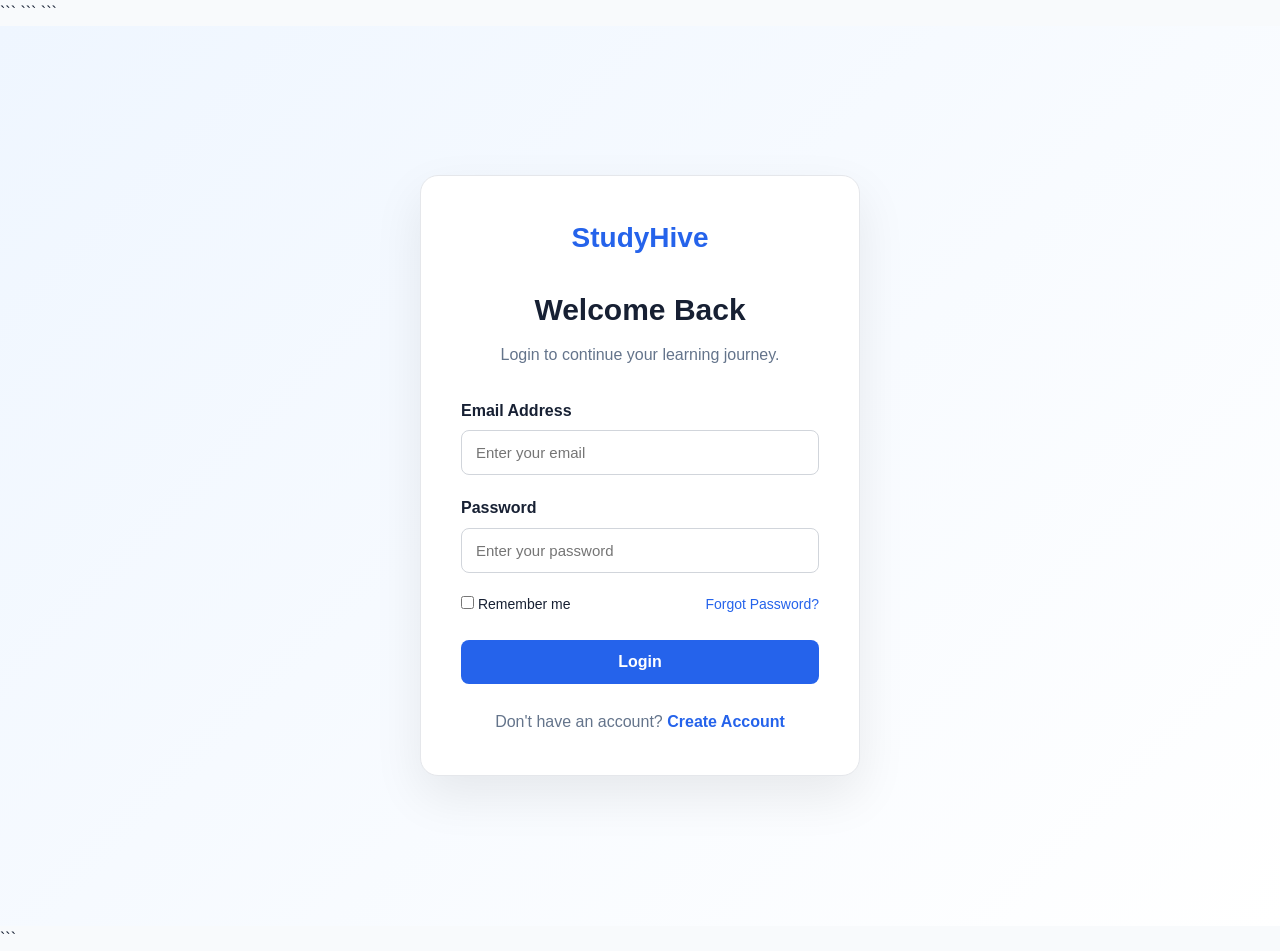
==== commit 5598cd02: "Update index.html" ====
--- a/index.html
+++ b/index.html
@@ -1,317 +1,202 @@
-
 <!DOCTYPE html>
+
 <html lang="en">
-
 <head>
-
     <meta charset="UTF-8">
-
-    <meta name="viewport"
-          content="width=device-width, initial-scale=1.0">
-
-    <title>StudyHive - Study Smarter. Together.</title>
-
-    <link rel="stylesheet" href="style.css">
+    <meta name="viewport" content="width=device-width, initial-scale=1.0">
+
+```
+<title>Login - StudyHive</title>
+
+<link rel="stylesheet" href="style.css">
+```
 
 </head>
 
 <body>
 
-    <!-- Navigation -->
-
-    <header>
-
-        <nav class="navbar">
-
-            <div class="logo">
-                StudyHive
+```
+<div class="auth-page">
+
+    <div class="auth-card">
+
+        <a href="index.html" class="auth-logo">StudyHive</a>
+
+        <h1>Welcome Back</h1>
+
+        <p class="auth-subtitle">
+            Login to continue your learning journey.
+        </p>
+
+        <form id="loginForm">
+
+            <div class="form-group">
+                <label for="email">Email Address</label>
+                <input
+                    type="email"
+                    id="email"
+                    placeholder="Enter your email"
+                    required
+                >
             </div>
 
-            <div class="nav-links">
-
-                <a href="#features">
-                    Features
-                </a>
-
-                <a href="#subjects">
-                    Subjects
-                </a>
-
-                <a href="#how-it-works">
-                    How It Works
-                </a>
-
-                <a href="login.html">
-                    Login
-                </a>
-
-                <a href="register.html" class="btn">
-                    Get Started
-                </a>
-
+            <div class="form-group">
+                <label for="password">Password</label>
+                <input
+                    type="password"
+                    id="password"
+                    placeholder="Enter your password"
+                    required
+                >
             </div>
 
-        </nav>
-
-    </header>
-
-
-    <main>
-
-        <!-- Hero -->
-
-        <section class="hero">
-
-            <div class="hero-content">
-
-                <p class="tagline">
-                    LEARN • CONNECT • GROW
-                </p>
-
-                <h1>
-                    Study Smarter.<br>
-                    <span>Together.</span>
-                </h1>
-
-                <p>
-                    Find the right study group, collaborate with students,
-                    share resources and achieve your academic goals together.
-                </p>
-
-                <div class="hero-buttons">
-
-                    <a href="register.html" class="btn">
-                        Join StudyHive
-                    </a>
-
-                    <a href="#features" class="btn secondary">
-                        Explore Features
-                    </a>
-
-                </div>
+            <div class="form-options">
+
+                <label>
+                    <input type="checkbox" id="rememberMe">
+                    Remember me
+                </label>
+
+                <a href="#">Forgot Password?</a>
 
             </div>
 
-        </section>
-
-
-        <!-- Features -->
-
-        <section id="features" class="section">
-
-            <h2>
-                Everything You Need to Study Better
-            </h2>
-
-            <div class="features-grid">
-
-                <div class="feature-card">
-
-                    <h3>
-                        📚 Study Groups
-                    </h3>
-
-                    <p>
-                        Find and join study groups based on your subjects,
-                        interests and learning goals.
-                    </p>
-
-                </div>
-
-
-                <div class="feature-card">
-
-                    <h3>
-                        📅 Smart Scheduler
-                    </h3>
-
-                    <p>
-                        Schedule study sessions and manage your learning time.
-                    </p>
-
-                </div>
-
-
-                <div class="feature-card">
-
-                    <h3>
-                        🤖 AI Study Assistant
-                    </h3>
-
-                    <p>
-                        Get explanations, summaries, quizzes and personalized
-                        study assistance.
-                    </p>
-
-                </div>
-
-
-                <div class="feature-card">
-
-                    <h3>
-                        💬 Real-time Chat
-                    </h3>
-
-                    <p>
-                        Communicate with your study group through real-time
-                        conversations.
-                    </p>
-
-                </div>
-
-
-                <div class="feature-card">
-
-                    <h3>
-                        📁 Resource Hub
-                    </h3>
-
-                    <p>
-                        Share notes, PDFs, presentations and useful study
-                        resources.
-                    </p>
-
-                </div>
-
-
-                <div class="feature-card">
-
-                    <h3>
-                        🏆 Progress & Rewards
-                    </h3>
-
-                    <p>
-                        Track your progress, maintain streaks and earn
-                        achievements.
-                    </p>
-
-                </div>
-
-            </div>
-
-        </section>
-
-
-        <!-- Subjects -->
-
-        <section id="subjects" class="section subjects">
-
-            <h2>
-                Popular Subjects
-            </h2>
-
-            <div class="subject-grid">
-
-                <div>
-                    DSA
-                </div>
-
-                <div>
-                    Python
-                </div>
-
-                <div>
-                    DBMS
-                </div>
-
-                <div>
-                    Web Development
-                </div>
-
-                <div>
-                    Cyber Security
-                </div>
-
-                <div>
-                    Cloud Computing
-                </div>
-
-            </div>
-
-        </section>
-
-
-        <!-- How It Works -->
-
-        <section id="how-it-works" class="section">
-
-            <h2>
-                How StudyHive Works
-            </h2>
-
-            <div class="steps">
-
-                <div>
-
-                    <span>
-                        01
-                    </span>
-
-                    <h3>
-                        Create Your Profile
-                    </h3>
-
-                    <p>
-                        Tell us about your subjects and learning goals.
-                    </p>
-
-                </div>
-
-
-                <div>
-
-                    <span>
-                        02
-                    </span>
-
-                    <h3>
-                        Find Your Group
-                    </h3>
-
-                    <p>
-                        Discover students with similar interests.
-                    </p>
-
-                </div>
-
-
-                <div>
-
-                    <span>
-                        03
-                    </span>
-
-                    <h3>
-                        Learn Together
-                    </h3>
-
-                    <p>
-                        Study, collaborate and achieve your goals.
-                    </p>
-
-                </div>
-
-            </div>
-
-        </section>
-
-    </main>
-
-
-    <!-- Footer -->
-
-    <footer>
-
-        <p>
-            © 2026 StudyHive. Study smarter. Together.
+            <button type="submit" class="auth-btn">
+                Login
+            </button>
+
+            <p id="loginMessage"></p>
+
+        </form>
+
+        <p class="auth-footer">
+            Don't have an account?
+            <a href="register.html">Create Account</a>
         </p>
 
-    </footer>
-
-
-    <script src="script.js"></script>
+    </div>
+
+</div>
+
+
+<script>
+
+    document
+        .getElementById("loginForm")
+        .addEventListener("submit", async function(event) {
+
+            event.preventDefault();
+
+            const email =
+                document.getElementById("email").value.trim();
+
+            const password =
+                document.getElementById("password").value;
+
+            const rememberMe =
+                document.getElementById("rememberMe").checked;
+
+            const message =
+                document.getElementById("loginMessage");
+
+
+            message.innerText = "Logging in...";
+            message.style.color = "blue";
+
+
+            try {
+
+                const response = await fetch("/api/login", {
+
+                    method: "POST",
+
+                    headers: {
+                        "Content-Type": "application/json"
+                    },
+
+                    body: JSON.stringify({
+
+                        email: email,
+
+                        password: password
+
+                    })
+
+                });
+
+
+                const data = await response.json();
+
+
+                if (response.ok) {
+
+                    message.innerText =
+                        data.message || "Login successful!";
+
+                    message.style.color = "green";
+
+
+                    // Save logged-in user
+
+                    const userData =
+                        JSON.stringify(data.user);
+
+
+                    if (rememberMe) {
+
+                        localStorage.setItem(
+                            "studyhiveUser",
+                            userData
+                        );
+
+                    } else {
+
+                        sessionStorage.setItem(
+                            "studyhiveUser",
+                            userData
+                        );
+
+                    }
+
+
+                    // Redirect to dashboard
+
+                    setTimeout(function() {
+
+                        window.location.href =
+                            "dashboard.html";
+
+                    }, 800);
+
+
+                } else {
+
+                    message.innerText =
+                        data.message ||
+                        "Invalid email or password";
+
+                    message.style.color = "red";
+
+                }
+
+            } catch (error) {
+
+                console.error(
+                    "Login Error:",
+                    error
+                );
+
+                message.innerText =
+                    "Unable to connect to StudyHive server.";
+
+                message.style.color = "red";
+
+            }
+
+        });
+
+</script>
+```
 
 </body>
-
 </html>
-
